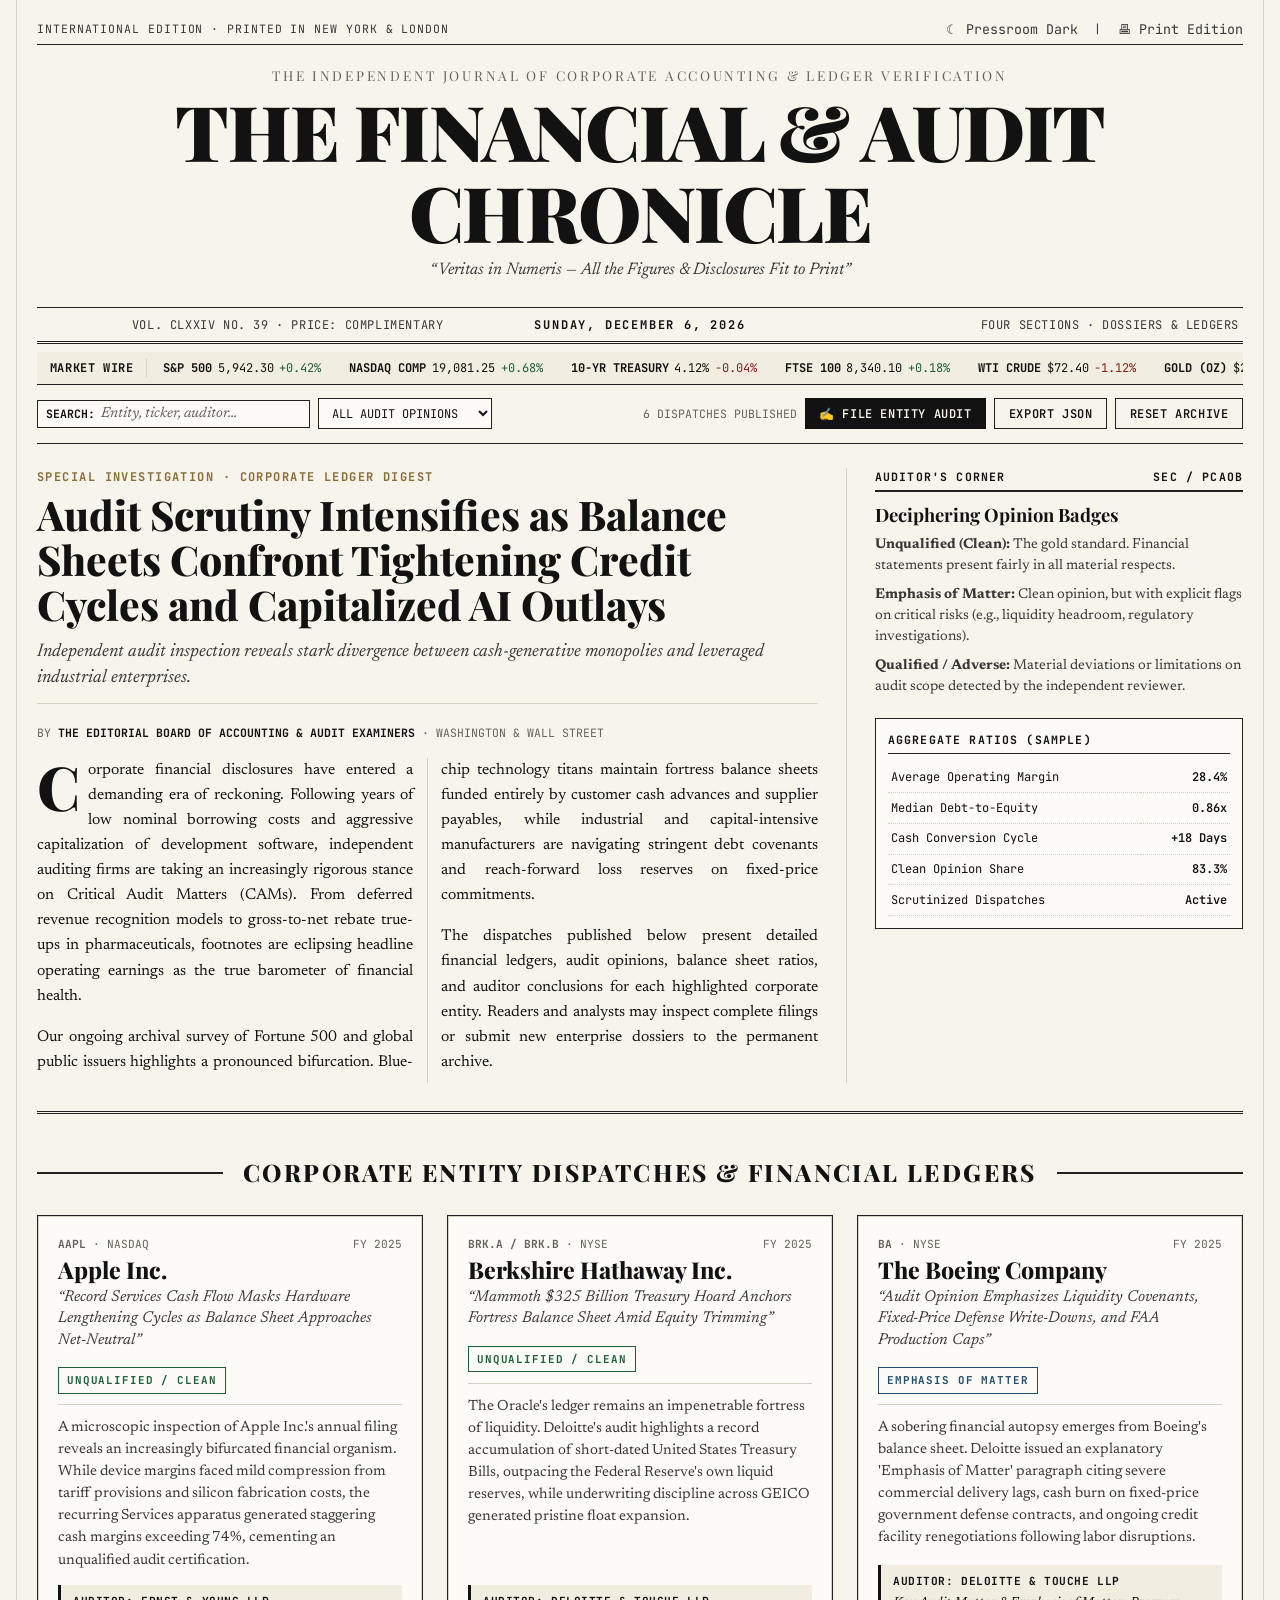
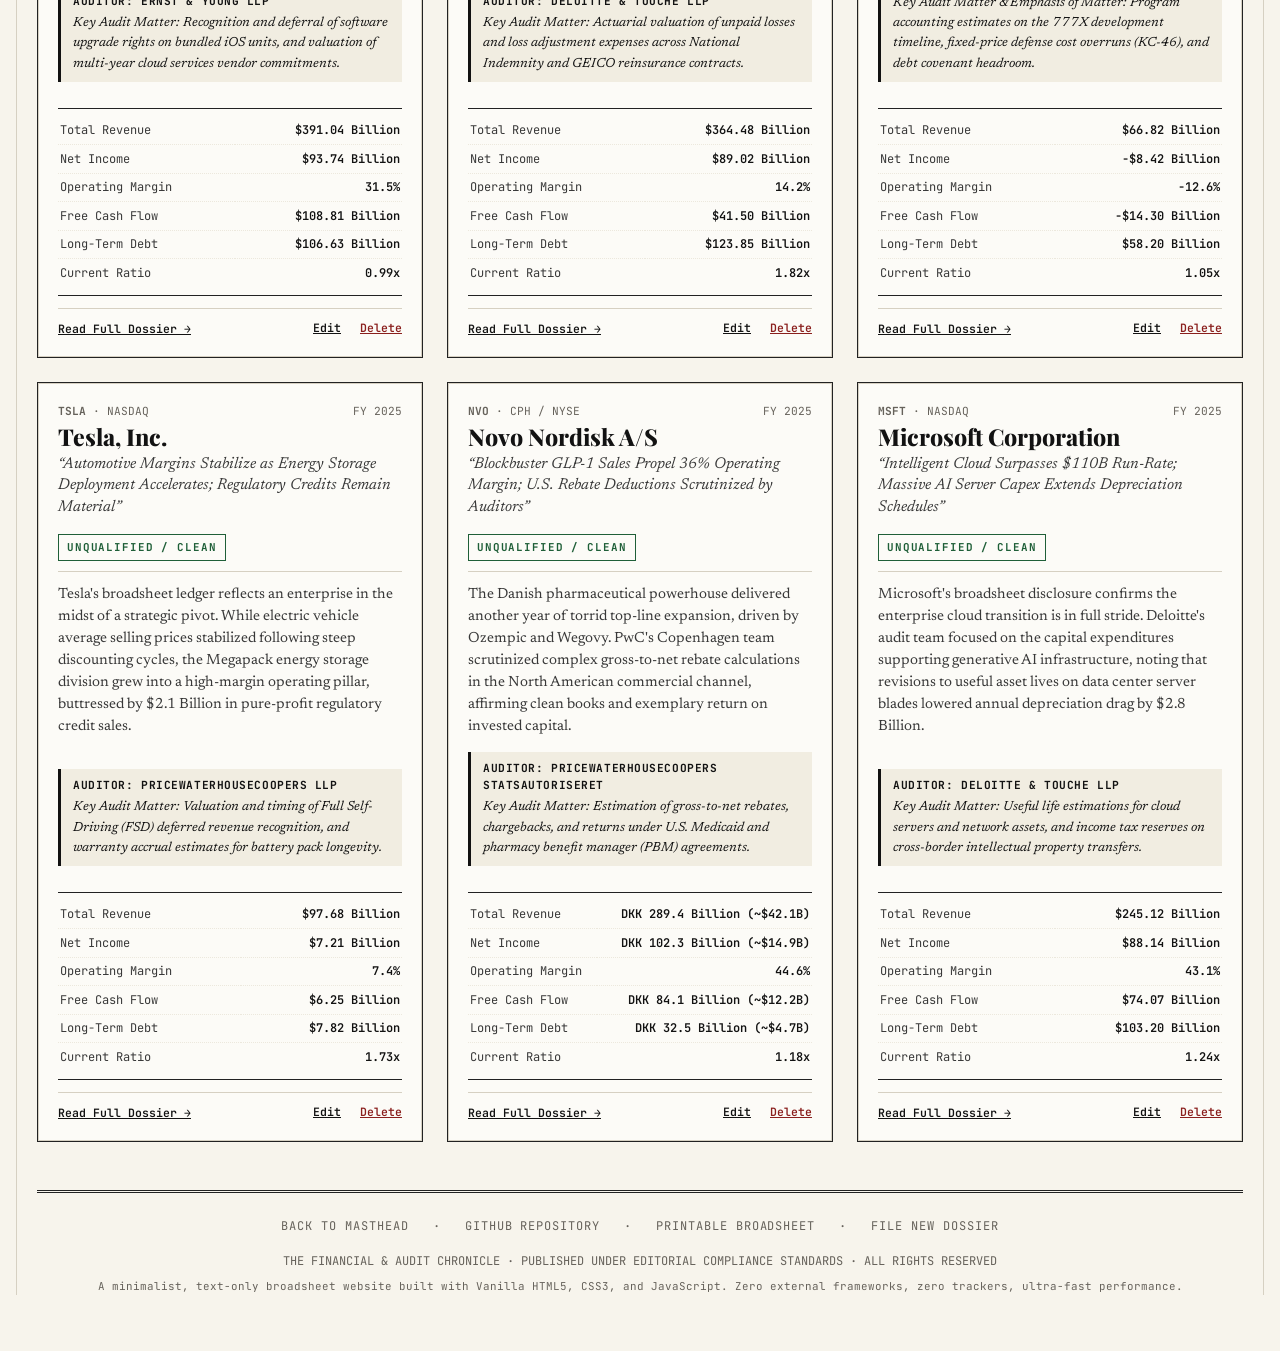
==== index.html @ 47122aa0 "feat: initial commit for The Financial & Audit Chronicle broadsheet publication" ====
<!DOCTYPE html>
<html lang="en">
<head>
  <meta charset="UTF-8">
  <meta name="viewport" content="width=device-width, initial-scale=1.0">
  <title>The Financial & Audit Chronicle — Corporate Financial Dossiers</title>
  <meta name="description" content="A minimalist, broadsheet-style newspaper dedicated to independent financial reviews and audit dossiers of major global entities.">
  <meta name="keywords" content="financial audit, corporate accounting, balance sheet, 10-K analysis, broadsheet newspaper, auditor opinions">
  <link rel="stylesheet" href="css/newspaper.css">
</head>
<body>

  <div class="broadsheet-wrapper">

    <!-- Top Masthead Metadata -->
    <header class="masthead">
      <div class="masthead-topbar">
        <div>INTERNATIONAL EDITION · PRINTED IN NEW YORK &amp; LONDON</div>
        <div style="display: flex; gap: 1rem; align-items: center;">
          <button id="theme-toggle" type="button">☾ Pressroom Dark</button>
          <span>|</span>
          <button id="btn-print" type="button">🖶 Print Edition</button>
        </div>
      </div>

      <div class="masthead-title-container">
        <div class="masthead-edition">The Independent Journal of Corporate Accounting &amp; Ledger Verification</div>
        <h1 class="masthead-title">The Financial &amp; Audit Chronicle</h1>
        <div class="masthead-motto">“Veritas in Numeris — All the Figures &amp; Disclosures Fit to Print”</div>
      </div>

      <div class="masthead-subbar">
        <div class="col-left">VOL. CLXXIV NO. 39 · PRICE: COMPLIMENTARY</div>
        <div class="col-center" id="newspaper-date">FRIDAY, SEPTEMBER 12, 2026</div>
        <div class="col-right">FOUR SECTIONS · DOSSIERS &amp; LEDGERS</div>
      </div>
    </header>

    <!-- Financial Market & Ledger Ticker -->
    <div class="ticker-bar" aria-label="Financial Market Indices">
      <div class="ticker-label">MARKET WIRE</div>
      <div class="ticker-scroll">
        <span class="ticker-item"><strong>S&amp;P 500</strong> 5,942.30 <span class="val-pos">+0.42%</span></span>
        <span class="ticker-item"><strong>NASDAQ COMP</strong> 19,081.25 <span class="val-pos">+0.68%</span></span>
        <span class="ticker-item"><strong>10-YR TREASURY</strong> 4.12% <span class="val-neg">-0.04%</span></span>
        <span class="ticker-item"><strong>FTSE 100</strong> 8,340.10 <span class="val-pos">+0.18%</span></span>
        <span class="ticker-item"><strong>WTI CRUDE</strong> $72.40 <span class="val-neg">-1.12%</span></span>
        <span class="ticker-item"><strong>GOLD (OZ)</strong> $2,735.80 <span class="val-pos">+0.55%</span></span>
        <span class="ticker-item"><strong>VIX VOLATILITY</strong> 14.20 <span class="val-neg">-3.20%</span></span>
        <span class="ticker-item"><strong>AUDIT RISK INDEX</strong> 102.4 <span class="val-pos">+0.10%</span></span>
        <!-- Duplicated for seamless loop -->
        <span class="ticker-item"><strong>S&amp;P 500</strong> 5,942.30 <span class="val-pos">+0.42%</span></span>
        <span class="ticker-item"><strong>NASDAQ COMP</strong> 19,081.25 <span class="val-pos">+0.68%</span></span>
        <span class="ticker-item"><strong>10-YR TREASURY</strong> 4.12% <span class="val-neg">-0.04%</span></span>
      </div>
    </div>

    <!-- Editorial Control Bar / Filter & Dispatch Actions -->
    <div class="editorial-toolbar">
      <div class="toolbar-group">
        <div class="search-box">
          <label for="search-input" style="font-family: var(--font-mono); font-size: 0.72rem; margin-right: 0.35rem; font-weight: 700;">SEARCH:</label>
          <input type="search" id="search-input" placeholder="Entity, ticker, auditor..." autocomplete="off">
        </div>

        <select id="opinion-filter" class="filter-select" aria-label="Filter by Audit Opinion">
          <option value="ALL">All Audit Opinions</option>
          <option value="Unqualified">Unqualified (Clean)</option>
          <option value="Emphasis of Matter">Emphasis of Matter</option>
          <option value="Qualified">Qualified</option>
          <option value="Adverse">Adverse</option>
        </select>
      </div>

      <div class="toolbar-group">
        <span id="entity-count" style="font-family: var(--font-mono); font-size: 0.72rem; color: var(--ink-muted); text-transform: uppercase;">
          6 Dispatches Published
        </span>
        <button id="btn-new-dispatch" class="news-button" type="button">
          ✍ File Entity Audit
        </button>
        <button id="btn-export" class="news-button secondary" type="button" title="Download data as JSON">
          Export JSON
        </button>
        <button id="btn-reset" class="news-button secondary" type="button" title="Restore default sample entries">
          Reset Archive
        </button>
      </div>
    </div>

    <!-- Broadsheet Lead Section / Editorial Dispatch -->
    <section class="front-page-lead">
      <div class="lead-article">
        <div class="kicker">SPECIAL INVESTIGATION · CORPORATE LEDGER DIGEST</div>
        <h2 class="lead-headline">Audit Scrutiny Intensifies as Balance Sheets Confront Tightening Credit Cycles and Capitalized AI Outlays</h2>
        <div class="lead-deck">Independent audit inspection reveals stark divergence between cash-generative monopolies and leveraged industrial enterprises.</div>
        <div class="byline">BY <strong>THE EDITORIAL BOARD OF ACCOUNTING &amp; AUDIT EXAMINERS</strong> · WASHINGTON &amp; WALL STREET</div>
        
        <div class="lead-columns">
          <p class="lead-para">Corporate financial disclosures have entered a demanding era of reckoning. Following years of low nominal borrowing costs and aggressive capitalization of development software, independent auditing firms are taking an increasingly rigorous stance on Critical Audit Matters (CAMs). From deferred revenue recognition models to gross-to-net rebate true-ups in pharmaceuticals, footnotes are eclipsing headline operating earnings as the true barometer of financial health.</p>
          <p>Our ongoing archival survey of Fortune 500 and global public issuers highlights a pronounced bifurcation. Blue-chip technology titans maintain fortress balance sheets funded entirely by customer cash advances and supplier payables, while industrial and capital-intensive manufacturers are navigating stringent debt covenants and reach-forward loss reserves on fixed-price commitments.</p>
          <p>The dispatches published below present detailed financial ledgers, audit opinions, balance sheet ratios, and auditor conclusions for each highlighted corporate entity. Readers and analysts may inspect complete filings or submit new enterprise dossiers to the permanent archive.</p>
        </div>
      </div>

      <aside class="editorial-column">
        <div>
          <div class="section-tag">
            <span>AUDITOR'S CORNER</span>
            <span>SEC / PCAOB</span>
          </div>
          <div class="opinion-digest">
            <h4>Deciphering Opinion Badges</h4>
            <p style="margin-bottom: 0.5rem;">
              <strong>Unqualified (Clean):</strong> The gold standard. Financial statements present fairly in all material respects.
            </p>
            <p style="margin-bottom: 0.5rem;">
              <strong>Emphasis of Matter:</strong> Clean opinion, but with explicit flags on critical risks (e.g., liquidity headroom, regulatory investigations).
            </p>
            <p>
              <strong>Qualified / Adverse:</strong> Material deviations or limitations on audit scope detected by the independent reviewer.
            </p>
          </div>
        </div>

        <div class="stats-card">
          <div class="section-tag" style="border-bottom: 1px solid var(--rule-color); margin-bottom: 0.5rem;">
            <span>AGGREGATE RATIOS (SAMPLE)</span>
          </div>
          <table>
            <tbody>
              <tr>
                <td>Average Operating Margin</td>
                <td>28.4%</td>
              </tr>
              <tr>
                <td>Median Debt-to-Equity</td>
                <td>0.86x</td>
              </tr>
              <tr>
                <td>Cash Conversion Cycle</td>
                <td>+18 Days</td>
              </tr>
              <tr>
                <td>Clean Opinion Share</td>
                <td>83.3%</td>
              </tr>
              <tr>
                <td>Scrutinized Dispatches</td>
                <td>Active</td>
              </tr>
            </tbody>
          </table>
        </div>
      </aside>
    </section>

    <!-- SECTION TITLE: ENTITY CARDS -->
    <div class="section-masthead">
      <h2>Corporate Entity Dispatches &amp; Financial Ledgers</h2>
    </div>

    <!-- MAIN ENTITY CARDS GRID -->
    <main id="entities-grid" class="entities-grid" aria-label="Corporate Entity Cards">
      <!-- Injected dynamically by app.js -->
    </main>

    <!-- Broadsheet Footer -->
    <footer class="broadsheet-footer">
      <div class="footer-nav">
        <a href="#top">Back to Masthead</a>
        <span>·</span>
        <a href="https://github.com/gitmaster-max/financial-gazette" target="_blank" rel="noopener">GitHub Repository</a>
        <span>·</span>
        <a href="javascript:void(0)" onclick="window.print()">Printable Broadsheet</a>
        <span>·</span>
        <a href="javascript:void(0)" onclick="document.getElementById('btn-new-dispatch').click()">File New Dossier</a>
      </div>
      <p>THE FINANCIAL &amp; AUDIT CHRONICLE · PUBLISHED UNDER EDITORIAL COMPLIANCE STANDARDS · ALL RIGHTS RESERVED</p>
      <p style="font-size: 0.68rem; color: var(--ink-muted);">
        A minimalist, text-only broadsheet website built with Vanilla HTML5, CSS3, and JavaScript. Zero external frameworks, zero trackers, ultra-fast performance.
      </p>
    </footer>

  </div>

  <!-- MODAL: FILE / EDIT CORPORATE AUDIT DISPATCH -->
  <div id="dispatch-modal" class="modal-overlay" role="dialog" aria-modal="true" aria-labelledby="dispatch-modal-title">
    <div class="modal-content">
      <div class="modal-header">
        <div>
          <h3 id="dispatch-modal-title" class="modal-title">File New Corporate Audit Dispatch</h3>
          <div class="modal-subtitle">Publish a company financial &amp; audit review into the gazette ledger</div>
        </div>
        <button id="close-dispatch-modal" class="modal-close" type="button" aria-label="Close modal">&times;</button>
      </div>

      <form id="dispatch-form">
        <input type="hidden" id="form-mode" value="create">
        <input type="hidden" id="edit-id" value="">

        <div class="form-grid">
          <div class="form-group">
            <label for="input-name">Entity / Company Name *</label>
            <input type="text" id="input-name" required placeholder="e.g. Alphabet Inc.">
          </div>

          <div class="form-group">
            <label for="input-ticker">Ticker &amp; Exchange *</label>
            <input type="text" id="input-ticker" required placeholder="e.g. GOOGL (NASDAQ)">
          </div>

          <div class="form-group">
            <label for="input-exchange">Exchange / Market</label>
            <input type="text" id="input-exchange" placeholder="e.g. NASDAQ / NYSE / LSE">
          </div>

          <div class="form-group">
            <label for="input-sector">Industry Sector</label>
            <input type="text" id="input-sector" placeholder="e.g. Internet Technology &amp; Search">
          </div>

          <div class="form-group">
            <label for="input-dateline">Dateline Location</label>
            <input type="text" id="input-dateline" placeholder="e.g. MOUNTAIN VIEW, CALIF.">
          </div>

          <div class="form-group">
            <label for="input-fiscal-year">Fiscal Year / Period</label>
            <input type="text" id="input-fiscal-year" placeholder="e.g. FY 2025">
          </div>

          <div class="form-group">
            <label for="input-auditor">Independent Auditor Firm</label>
            <input type="text" id="input-auditor" placeholder="e.g. Ernst &amp; Young LLP">
          </div>

          <div class="form-group">
            <label for="input-opinion">Auditor Opinion *</label>
            <select id="input-opinion" required>
              <option value="Unqualified / Clean">Unqualified / Clean Opinion</option>
              <option value="Emphasis of Matter">Emphasis of Matter</option>
              <option value="Qualified">Qualified Opinion</option>
              <option value="Adverse">Adverse Opinion</option>
            </select>
          </div>

          <div class="form-group form-full">
            <label for="input-headline">Editorial Headline *</label>
            <input type="text" id="input-headline" required placeholder="e.g. Cloud Operating Profit Surge Masks Ongoing Antitrust Litigation Reserves">
          </div>

          <div class="form-group form-full">
            <label for="input-lead">Editorial Lead Paragraph *</label>
            <textarea id="input-lead" required placeholder="Opening broadsheet summary of the company's financial status, operating trends, and audit findings..."></textarea>
          </div>

          <!-- FINANCIAL LEDGER HIGHLIGHTS -->
          <div class="form-full">
            <fieldset class="form-fieldset">
              <legend>Verified Financial Ledger Figures</legend>
              <div class="form-grid" style="margin-top: 0.5rem;">
                <div class="form-group">
                  <label for="input-rev">Total Net Revenue</label>
                  <input type="text" id="input-rev" placeholder="e.g. $307.4 Billion">
                </div>
                <div class="form-group">
                  <label for="input-net-income">Net Income (GAAP)</label>
                  <input type="text" id="input-net-income" placeholder="e.g. $73.8 Billion">
                </div>
                <div class="form-group">
                  <label for="input-op-margin">Operating Margin (%)</label>
                  <input type="text" id="input-op-margin" placeholder="e.g. 29.5%">
                </div>
                <div class="form-group">
                  <label for="input-fcf">Free Cash Flow</label>
                  <input type="text" id="input-fcf" placeholder="e.g. $69.5 Billion">
                </div>
                <div class="form-group">
                  <label for="input-debt">Long-Term Debt</label>
                  <input type="text" id="input-debt" placeholder="e.g. $28.1 Billion">
                </div>
                <div class="form-group">
                  <label for="input-current-ratio">Current Ratio</label>
                  <input type="text" id="input-current-ratio" placeholder="e.g. 2.15x">
                </div>
              </div>
            </fieldset>
          </div>

          <div class="form-group form-full">
            <label for="input-audit-focus">Key Audit Focus / KAM (Summary Box)</label>
            <input type="text" id="input-audit-focus" placeholder="e.g. Key Audit Matter: Amortization of data center equipment lives and contingent regulatory penalties.">
          </div>

          <div class="form-group form-full">
            <label for="input-full-notes">In-Depth Audit Notes &amp; Disclosures (Markdown Supported)</label>
            <textarea id="input-full-notes" style="min-height: 140px;" placeholder="Write detailed notes for the full dossier reader. Use '### Section Title' for subheaders..."></textarea>
          </div>

          <div class="form-group form-full">
            <label for="input-auditor-conclusion">Auditor Engagement Sign-Off Statement</label>
            <input type="text" id="input-auditor-conclusion" placeholder="e.g. In our opinion, the consolidated financial statements present fairly, in all material respects...">
          </div>
        </div>

        <div class="form-actions">
          <button type="button" id="btn-cancel-dispatch" class="news-button secondary">Cancel</button>
          <button type="submit" class="news-button">Publish Dispatch to Gazette</button>
        </div>
      </form>
    </div>
  </div>

  <!-- MODAL: FULL DOSSIER READER -->
  <div id="dossier-modal" class="modal-overlay" role="dialog" aria-modal="true" aria-labelledby="dossier-headline">
    <div class="modal-content">
      <div class="modal-header" style="border-bottom: none; margin-bottom: 0.5rem; justify-content: flex-end;">
        <button id="close-dossier-modal" class="modal-close" type="button" aria-label="Close dossier">&times;</button>
      </div>
      <div id="dossier-content">
        <!-- Injected dynamically by app.js -->
      </div>
    </div>
  </div>

  <!-- SCRIPTS -->
  <script src="js/data.js"></script>
  <script src="js/app.js"></script>
</body>
</html>
---- css/newspaper.css ----
/* ==========================================================================
   THE FINANCIAL & AUDIT CHRONICLE - NEWSPAPER DESIGN SYSTEM
   A clean, minimalist, text-only broadsheet typography and layout
   ========================================================================== */

@import url('https://fonts.googleapis.com/css2?family=Chomsky&family=EB+Garamond:ital,wght@0,400..800;1,400..800&family=JetBrains+Mono:wght@400;500;600;700&family=Newsreader:ital,opsz,wght@0,6..72,300..800;1,6..72,300..800&family=Playfair+Display:ital,wght@0,400..900;1,400..900&display=swap');

:root {
  /* Classic Newsprint Palette */
  --paper-bg: #f7f4ec;
  --paper-tint: #f1ede1;
  --paper-card: #fcfbf7;
  --ink-primary: #121212;
  --ink-secondary: #383838;
  --ink-muted: #66625b;
  --rule-color: #222222;
  --rule-light: #d6d0c2;
  --rule-hairline: #e3decfa6;
  --accent-gold: #8c6d37;
  --stamp-clean: #1f5f38;
  --stamp-warn: #8f5200;
  --stamp-danger: #8a1f1d;
  --stamp-info: #234d70;

  /* Typography */
  --font-masthead: 'Chomsky', 'Playfair Display', Georgia, serif;
  --font-headline: 'Playfair Display', Georgia, serif;
  --font-body: 'Newsreader', 'EB Garamond', Georgia, serif;
  --font-meta: 'Newsreader', Georgia, serif;
  --font-mono: 'JetBrains Mono', 'Courier New', monospace;

  --border-double: 3px double var(--rule-color);
  --border-heavy: 2px solid var(--rule-color);
  --border-thin: 1px solid var(--rule-color);
  --border-hairline: 1px solid var(--rule-light);

  --max-width: 1380px;
}

[data-theme="dark"] {
  --paper-bg: #141517;
  --paper-tint: #1c1e22;
  --paper-card: #18191c;
  --ink-primary: #e6e3da;
  --ink-secondary: #b8b3a5;
  --ink-muted: #858175;
  --rule-color: #e6e3da;
  --rule-light: #33363d;
  --rule-hairline: #272a30;
  --accent-gold: #c2a05d;
  --stamp-clean: #3cb86e;
  --stamp-warn: #e09424;
  --stamp-danger: #e65552;
  --stamp-info: #5da8e3;
}

/* Reset & Base Setup */
*, *::before, *::after {
  box-sizing: border-box;
  margin: 0;
  padding: 0;
}

html {
  font-size: 16px;
  scroll-behavior: smooth;
  background-color: var(--paper-bg);
  color: var(--ink-primary);
  text-rendering: optimizeLegibility;
  -webkit-font-smoothing: antialiased;
}

body {
  font-family: var(--font-body);
  line-height: 1.55;
  min-height: 100vh;
  padding: 0 1rem 3rem 1rem;
  background-color: var(--paper-bg);
  transition: background-color 0.25s ease, color 0.25s ease;
}

/* Broadsheet Container */
.broadsheet-wrapper {
  max-width: var(--max-width);
  margin: 0 auto;
  border-left: 1px solid var(--rule-light);
  border-right: 1px solid var(--rule-light);
  padding: 0 1.25rem;
  background-color: var(--paper-bg);
}

/* Header Masthead */
.masthead {
  padding-top: 1.25rem;
  padding-bottom: 0.5rem;
  text-align: center;
}

.masthead-topbar {
  display: flex;
  justify-content: space-between;
  align-items: center;
  font-family: var(--font-mono);
  font-size: 0.72rem;
  text-transform: uppercase;
  letter-spacing: 0.08em;
  padding-bottom: 0.4rem;
  border-bottom: var(--border-thin);
  color: var(--ink-secondary);
}

.masthead-topbar a, .masthead-topbar button {
  color: inherit;
  text-decoration: none;
  background: none;
  border: none;
  cursor: pointer;
  font-family: inherit;
}

.masthead-topbar button:hover {
  text-decoration: underline;
}

.masthead-title-container {
  padding: 1.25rem 0 0.75rem 0;
  position: relative;
}

.masthead-edition {
  font-family: var(--font-headline);
  font-size: 0.85rem;
  letter-spacing: 0.2em;
  text-transform: uppercase;
  color: var(--ink-muted);
  margin-bottom: 0.25rem;
}

.masthead-title {
  font-family: var(--font-headline);
  font-size: clamp(2.4rem, 6vw, 4.8rem);
  font-weight: 900;
  letter-spacing: -0.02em;
  line-height: 1.05;
  text-transform: uppercase;
  margin: 0;
  color: var(--ink-primary);
}

.masthead-motto {
  font-family: var(--font-body);
  font-style: italic;
  font-size: 1.05rem;
  color: var(--ink-secondary);
  margin-top: 0.35rem;
}

.masthead-subbar {
  display: grid;
  grid-template-columns: 1fr auto 1fr;
  align-items: center;
  border-top: var(--border-thin);
  border-bottom: var(--border-double);
  padding: 0.45rem 0.25rem;
  margin-top: 0.75rem;
  font-family: var(--font-mono);
  font-size: 0.75rem;
  text-transform: uppercase;
  letter-spacing: 0.05em;
  color: var(--ink-secondary);
}

.masthead-subbar .col-center {
  font-weight: 700;
  color: var(--ink-primary);
  letter-spacing: 0.15em;
}

.masthead-subbar .col-right {
  text-align: right;
}

/* Market & Audit Ticker Bar */
.ticker-bar {
  display: flex;
  align-items: center;
  border-bottom: var(--border-thin);
  padding: 0.4rem 0;
  font-family: var(--font-mono);
  font-size: 0.75rem;
  overflow: hidden;
  background-color: var(--paper-tint);
}

.ticker-label {
  font-weight: 700;
  text-transform: uppercase;
  padding: 0 0.8rem;
  border-right: 1px solid var(--rule-light);
  white-space: nowrap;
  letter-spacing: 0.05em;
}

.ticker-scroll {
  display: flex;
  gap: 1.75rem;
  white-space: nowrap;
  animation: ticker-slide 35s linear infinite;
  padding-left: 1rem;
}

.ticker-item {
  display: inline-flex;
  gap: 0.35rem;
}

.ticker-item .val-pos {
  color: var(--stamp-clean);
}
.ticker-item .val-neg {
  color: var(--stamp-danger);
}

@keyframes ticker-slide {
  0% { transform: translateX(0); }
  100% { transform: translateX(-50%); }
}

/* Editorial Controls / Toolbar */
.editorial-toolbar {
  display: flex;
  flex-wrap: wrap;
  justify-content: space-between;
  align-items: center;
  gap: 0.75rem;
  padding: 0.85rem 0;
  border-bottom: var(--border-thin);
  margin-bottom: 1.5rem;
}

.toolbar-group {
  display: flex;
  flex-wrap: wrap;
  align-items: center;
  gap: 0.5rem;
}

.search-box {
  display: flex;
  align-items: center;
  border: var(--border-thin);
  background-color: var(--paper-card);
  padding: 0.25rem 0.5rem;
}

.search-box input {
  font-family: var(--font-body);
  font-size: 0.9rem;
  background: transparent;
  border: none;
  color: var(--ink-primary);
  outline: none;
  width: 200px;
}

.search-box input::placeholder {
  color: var(--ink-muted);
  font-style: italic;
}

.filter-select {
  font-family: var(--font-mono);
  font-size: 0.75rem;
  text-transform: uppercase;
  background-color: var(--paper-card);
  border: var(--border-thin);
  color: var(--ink-primary);
  padding: 0.35rem 0.6rem;
  cursor: pointer;
  outline: none;
}

.news-button {
  font-family: var(--font-mono);
  font-size: 0.75rem;
  text-transform: uppercase;
  letter-spacing: 0.05em;
  font-weight: 600;
  background-color: var(--ink-primary);
  color: var(--paper-bg);
  border: 1px solid var(--ink-primary);
  padding: 0.4rem 0.85rem;
  cursor: pointer;
  display: inline-flex;
  align-items: center;
  gap: 0.4rem;
  transition: all 0.15s ease;
}

.news-button:hover {
  background-color: var(--paper-card);
  color: var(--ink-primary);
}

.news-button.secondary {
  background-color: transparent;
  color: var(--ink-primary);
  border: var(--border-thin);
}

.news-button.secondary:hover {
  background-color: var(--paper-tint);
}

/* Front Page Banner */
.front-page-lead {
  display: grid;
  grid-template-columns: 2.2fr 1fr;
  gap: 1.75rem;
  border-bottom: var(--border-double);
  padding-bottom: 1.75rem;
  margin-bottom: 2rem;
}

@media (max-width: 900px) {
  .front-page-lead {
    grid-template-columns: 1fr;
  }
}

.lead-article {
  border-right: 1px solid var(--rule-light);
  padding-right: 1.75rem;
}

@media (max-width: 900px) {
  .lead-article {
    border-right: none;
    padding-right: 0;
  }
}

.kicker {
  font-family: var(--font-mono);
  font-size: 0.75rem;
  letter-spacing: 0.12em;
  text-transform: uppercase;
  color: var(--accent-gold);
  font-weight: 700;
  margin-bottom: 0.35rem;
}

.lead-headline {
  font-family: var(--font-headline);
  font-size: clamp(1.8rem, 3.2vw, 2.75rem);
  line-height: 1.1;
  font-weight: 800;
  margin-bottom: 0.75rem;
  color: var(--ink-primary);
}

.lead-deck {
  font-family: var(--font-body);
  font-size: 1.15rem;
  line-height: 1.4;
  font-style: italic;
  color: var(--ink-secondary);
  margin-bottom: 1.25rem;
  border-bottom: 1px solid var(--rule-light);
  padding-bottom: 0.75rem;
}

.byline {
  font-family: var(--font-mono);
  font-size: 0.72rem;
  text-transform: uppercase;
  color: var(--ink-muted);
  margin-bottom: 1rem;
}

.byline strong {
  color: var(--ink-primary);
}

.lead-columns {
  column-count: 2;
  column-gap: 1.75rem;
  column-rule: 1px solid var(--rule-light);
  text-align: justify;
}

@media (max-width: 600px) {
  .lead-columns {
    column-count: 1;
    text-align: left;
  }
}

.lead-columns p {
  margin-bottom: 1rem;
  font-size: 0.98rem;
  line-height: 1.6;
}

.lead-columns p.lead-para::first-letter {
  float: left;
  font-family: var(--font-headline);
  font-size: 3.8rem;
  line-height: 0.8;
  padding-top: 4px;
  padding-right: 8px;
  padding-bottom: 0;
  color: var(--ink-primary);
  font-weight: 800;
}

/* Sidebar Editorial Column */
.editorial-column {
  display: flex;
  flex-direction: column;
  gap: 1.25rem;
}

.section-tag {
  font-family: var(--font-mono);
  font-size: 0.72rem;
  font-weight: 700;
  letter-spacing: 0.1em;
  text-transform: uppercase;
  border-bottom: var(--border-heavy);
  padding-bottom: 0.25rem;
  margin-bottom: 0.6rem;
  display: flex;
  justify-content: space-between;
  align-items: baseline;
}

.opinion-digest {
  font-size: 0.88rem;
  line-height: 1.5;
  color: var(--ink-secondary);
}

.opinion-digest h4 {
  font-family: var(--font-headline);
  font-size: 1.15rem;
  color: var(--ink-primary);
  margin-bottom: 0.35rem;
}

.stats-card {
  border: var(--border-thin);
  padding: 0.75rem;
  background-color: var(--paper-card);
}

.stats-card table {
  width: 100%;
  border-collapse: collapse;
  font-family: var(--font-mono);
  font-size: 0.75rem;
}

.stats-card td {
  padding: 0.35rem 0.2rem;
  border-bottom: 1px dotted var(--rule-light);
}

.stats-card td:last-child {
  text-align: right;
  font-weight: 600;
}

/* ENTITY AUDIT CARDS GRID */
.section-masthead {
  text-align: center;
  position: relative;
  margin: 2.5rem 0 1.5rem 0;
}

.section-masthead::before {
  content: "";
  position: absolute;
  top: 50%;
  left: 0;
  right: 0;
  border-top: var(--border-heavy);
  z-index: 1;
}

.section-masthead h2 {
  position: relative;
  display: inline-block;
  background-color: var(--paper-bg);
  padding: 0 1.25rem;
  font-family: var(--font-headline);
  font-size: 1.5rem;
  text-transform: uppercase;
  letter-spacing: 0.1em;
  z-index: 2;
  font-weight: 800;
}

.entities-grid {
  display: grid;
  grid-template-columns: repeat(auto-fill, minmax(380px, 1fr));
  gap: 1.5rem;
  margin-bottom: 3rem;
}

@media (max-width: 480px) {
  .entities-grid {
    grid-template-columns: 1fr;
  }
}

/* Individual Entity Card */
.entity-card {
  border: var(--border-thin);
  background-color: var(--paper-card);
  padding: 1.25rem;
  display: flex;
  flex-direction: column;
  position: relative;
  box-shadow: inset 0 0 0 1px var(--rule-light);
  transition: transform 0.15s ease, box-shadow 0.15s ease;
}

.entity-card:hover {
  box-shadow: 0 4px 12px rgba(0, 0, 0, 0.05), inset 0 0 0 1px var(--rule-color);
}

.entity-header {
  border-bottom: 1px solid var(--rule-light);
  padding-bottom: 0.65rem;
  margin-bottom: 0.75rem;
}

.entity-meta {
  display: flex;
  justify-content: space-between;
  align-items: center;
  font-family: var(--font-mono);
  font-size: 0.7rem;
  text-transform: uppercase;
  color: var(--ink-muted);
  margin-bottom: 0.25rem;
}

.entity-name {
  font-family: var(--font-headline);
  font-size: 1.45rem;
  font-weight: 800;
  line-height: 1.15;
  color: var(--ink-primary);
  margin: 0.2rem 0;
}

.entity-headline {
  font-family: var(--font-body);
  font-style: italic;
  font-size: 0.98rem;
  line-height: 1.35;
  color: var(--ink-secondary);
}

/* Audit Opinion Stamp */
.audit-badge {
  display: inline-block;
  font-family: var(--font-mono);
  font-size: 0.68rem;
  font-weight: 700;
  letter-spacing: 0.08em;
  text-transform: uppercase;
  padding: 0.25rem 0.5rem;
  border: 1.5px solid currentColor;
  margin-top: 0.5rem;
}

.badge-unqualified {
  color: var(--stamp-clean);
  border-color: var(--stamp-clean);
}

.badge-qualified {
  color: var(--stamp-warn);
  border-color: var(--stamp-warn);
}

.badge-emphasis {
  color: var(--stamp-info);
  border-color: var(--stamp-info);
}

.badge-adverse {
  color: var(--stamp-danger);
  border-color: var(--stamp-danger);
}

/* Financial Ledger Table inside Card */
.ledger-table-wrap {
  margin: 0.75rem 0;
  border-top: var(--border-thin);
  border-bottom: var(--border-thin);
  padding: 0.5rem 0;
}

.ledger-table {
  width: 100%;
  border-collapse: collapse;
  font-family: var(--font-mono);
  font-size: 0.75rem;
  font-variant-numeric: tabular-nums;
}

.ledger-table tr {
  border-bottom: 1px dotted var(--rule-hairline);
}

.ledger-table tr:last-child {
  border-bottom: none;
}

.ledger-table td {
  padding: 0.28rem 0.15rem;
  color: var(--ink-secondary);
}

.ledger-table td:last-child {
  text-align: right;
  font-weight: 600;
  color: var(--ink-primary);
}

/* Card Narrative & Audit Findings */
.card-narrative {
  font-size: 0.92rem;
  line-height: 1.5;
  color: var(--ink-secondary);
  margin-bottom: 0.85rem;
  flex-grow: 1;
}

.audit-focus-box {
  background-color: var(--paper-tint);
  border-left: 3px solid var(--ink-primary);
  padding: 0.5rem 0.75rem;
  font-size: 0.82rem;
  font-style: italic;
  margin-bottom: 0.85rem;
}

.audit-focus-box strong {
  font-style: normal;
  font-family: var(--font-mono);
  font-size: 0.7rem;
  text-transform: uppercase;
  display: block;
  letter-spacing: 0.05em;
  margin-bottom: 0.15rem;
  color: var(--ink-primary);
}

.card-actions {
  display: flex;
  justify-content: space-between;
  align-items: center;
  border-top: 1px solid var(--rule-light);
  padding-top: 0.65rem;
  margin-top: auto;
  font-family: var(--font-mono);
  font-size: 0.72rem;
}

.card-actions a, .card-actions button {
  background: none;
  border: none;
  color: var(--ink-primary);
  text-decoration: underline;
  cursor: pointer;
  font-family: inherit;
  font-size: inherit;
  font-weight: 600;
}

.card-actions a:hover, .card-actions button:hover {
  color: var(--accent-gold);
}

/* Modal Dialogs (Compose Dispatch & Dossier Reader) */
.modal-overlay {
  position: fixed;
  top: 0;
  left: 0;
  right: 0;
  bottom: 0;
  background-color: rgba(18, 18, 18, 0.75);
  backdrop-filter: blur(2px);
  display: flex;
  align-items: center;
  justify-content: center;
  padding: 1.5rem;
  z-index: 1000;
  opacity: 0;
  visibility: hidden;
  transition: opacity 0.2s ease, visibility 0.2s ease;
}

.modal-overlay.active {
  opacity: 1;
  visibility: visible;
}

.modal-content {
  background-color: var(--paper-bg);
  border: var(--border-double);
  width: 100%;
  max-width: 860px;
  max-height: 90vh;
  overflow-y: auto;
  padding: 2rem;
  box-shadow: 0 12px 36px rgba(0, 0, 0, 0.25);
  position: relative;
}

.modal-header {
  border-bottom: var(--border-heavy);
  padding-bottom: 0.75rem;
  margin-bottom: 1.25rem;
  display: flex;
  justify-content: space-between;
  align-items: flex-start;
}

.modal-title {
  font-family: var(--font-headline);
  font-size: 1.75rem;
  font-weight: 800;
  text-transform: uppercase;
  letter-spacing: -0.01em;
}

.modal-subtitle {
  font-family: var(--font-mono);
  font-size: 0.75rem;
  color: var(--ink-muted);
  text-transform: uppercase;
  letter-spacing: 0.08em;
  margin-top: 0.25rem;
}

.modal-close {
  background: none;
  border: var(--border-thin);
  font-family: var(--font-mono);
  font-size: 1rem;
  line-height: 1;
  width: 2rem;
  height: 2rem;
  cursor: pointer;
  color: var(--ink-primary);
  display: flex;
  align-items: center;
  justify-content: center;
}

.modal-close:hover {
  background-color: var(--ink-primary);
  color: var(--paper-bg);
}

/* Form Styles */
.form-grid {
  display: grid;
  grid-template-columns: repeat(2, 1fr);
  gap: 1rem;
}

@media (max-width: 650px) {
  .form-grid {
    grid-template-columns: 1fr;
  }
}

.form-full {
  grid-column: 1 / -1;
}

.form-group {
  display: flex;
  flex-direction: column;
  gap: 0.3rem;
}

.form-group label {
  font-family: var(--font-mono);
  font-size: 0.72rem;
  text-transform: uppercase;
  letter-spacing: 0.05em;
  font-weight: 600;
  color: var(--ink-secondary);
}

.form-group input,
.form-group select,
.form-group textarea {
  font-family: var(--font-body);
  font-size: 0.95rem;
  background-color: var(--paper-card);
  border: var(--border-thin);
  color: var(--ink-primary);
  padding: 0.5rem;
  outline: none;
}

.form-group input:focus,
.form-group select:focus,
.form-group textarea:focus {
  border-color: var(--accent-gold);
}

.form-group textarea {
  resize: vertical;
  min-height: 90px;
}

.form-fieldset {
  border: var(--border-thin);
  padding: 1rem;
  margin-top: 0.5rem;
}

.form-fieldset legend {
  font-family: var(--font-mono);
  font-size: 0.75rem;
  font-weight: 700;
  text-transform: uppercase;
  letter-spacing: 0.08em;
  padding: 0 0.5rem;
  color: var(--ink-primary);
}

.form-actions {
  display: flex;
  justify-content: flex-end;
  gap: 0.75rem;
  margin-top: 1.5rem;
  border-top: var(--border-thin);
  padding-top: 1rem;
}

/* Full Dossier Reader Layout */
.dossier-masthead {
  border-bottom: var(--border-double);
  padding-bottom: 1rem;
  margin-bottom: 1.5rem;
}

.dossier-headline {
  font-family: var(--font-headline);
  font-size: 2.2rem;
  font-weight: 800;
  line-height: 1.15;
  margin-bottom: 0.5rem;
}

.dossier-meta-grid {
  display: grid;
  grid-template-columns: repeat(4, 1fr);
  gap: 0.75rem;
  font-family: var(--font-mono);
  font-size: 0.75rem;
  background-color: var(--paper-tint);
  padding: 0.75rem;
  border: var(--border-thin);
  margin-bottom: 1.5rem;
}

@media (max-width: 650px) {
  .dossier-meta-grid {
    grid-template-columns: repeat(2, 1fr);
  }
}

.dossier-section-title {
  font-family: var(--font-headline);
  font-size: 1.3rem;
  font-weight: 700;
  text-transform: uppercase;
  letter-spacing: 0.05em;
  border-bottom: 1px solid var(--rule-light);
  padding-bottom: 0.3rem;
  margin: 1.5rem 0 0.85rem 0;
}

.dossier-body-text {
  font-size: 1.05rem;
  line-height: 1.65;
  text-align: justify;
  margin-bottom: 1.25rem;
}

.dossier-body-text p {
  margin-bottom: 1rem;
}

.dossier-table-container {
  margin: 1.5rem 0;
  overflow-x: auto;
}

.dossier-full-table {
  width: 100%;
  border-collapse: collapse;
  font-family: var(--font-mono);
  font-size: 0.82rem;
  border: var(--border-thin);
}

.dossier-full-table th {
  background-color: var(--paper-tint);
  border-bottom: var(--border-heavy);
  padding: 0.6rem;
  text-align: left;
  text-transform: uppercase;
  letter-spacing: 0.05em;
}

.dossier-full-table th:last-child {
  text-align: right;
}

.dossier-full-table td {
  padding: 0.5rem 0.6rem;
  border-bottom: 1px solid var(--rule-light);
}

.dossier-full-table td:last-child {
  text-align: right;
  font-weight: 600;
}

.auditor-signature-block {
  margin-top: 2rem;
  border-top: var(--border-thin);
  padding-top: 1rem;
  display: flex;
  justify-content: space-between;
  align-items: flex-end;
  font-family: var(--font-mono);
  font-size: 0.75rem;
  color: var(--ink-secondary);
}

.signature-line {
  font-family: 'Newsreader', Georgia, serif;
  font-style: italic;
  font-size: 1.4rem;
  color: var(--ink-primary);
  margin-top: 0.5rem;
  border-bottom: 1px solid var(--rule-color);
  padding-bottom: 0.25rem;
  display: inline-block;
  min-width: 200px;
}

/* Footer */
.broadsheet-footer {
  border-top: var(--border-double);
  padding-top: 1.5rem;
  margin-top: 3rem;
  text-align: center;
  font-family: var(--font-mono);
  font-size: 0.75rem;
  color: var(--ink-muted);
}

.broadsheet-footer p {
  margin-bottom: 0.5rem;
}

.footer-nav {
  display: flex;
  justify-content: center;
  gap: 1.5rem;
  margin-bottom: 1rem;
  text-transform: uppercase;
  letter-spacing: 0.08em;
}

.footer-nav a {
  color: inherit;
  text-decoration: none;
}

.footer-nav a:hover {
  text-decoration: underline;
  color: var(--ink-primary);
}

/* Print Optimization */
@media print {
  body {
    background: #ffffff;
    color: #000000;
    padding: 0;
  }
  .broadsheet-wrapper {
    border: none;
    padding: 0;
    max-width: 100%;
  }
  .editorial-toolbar,
  .modal-overlay,
  .card-actions {
    display: none !important;
  }
  .entity-card {
    break-inside: avoid;
    box-shadow: none !important;
    border: 1px solid #000000;
  }
}
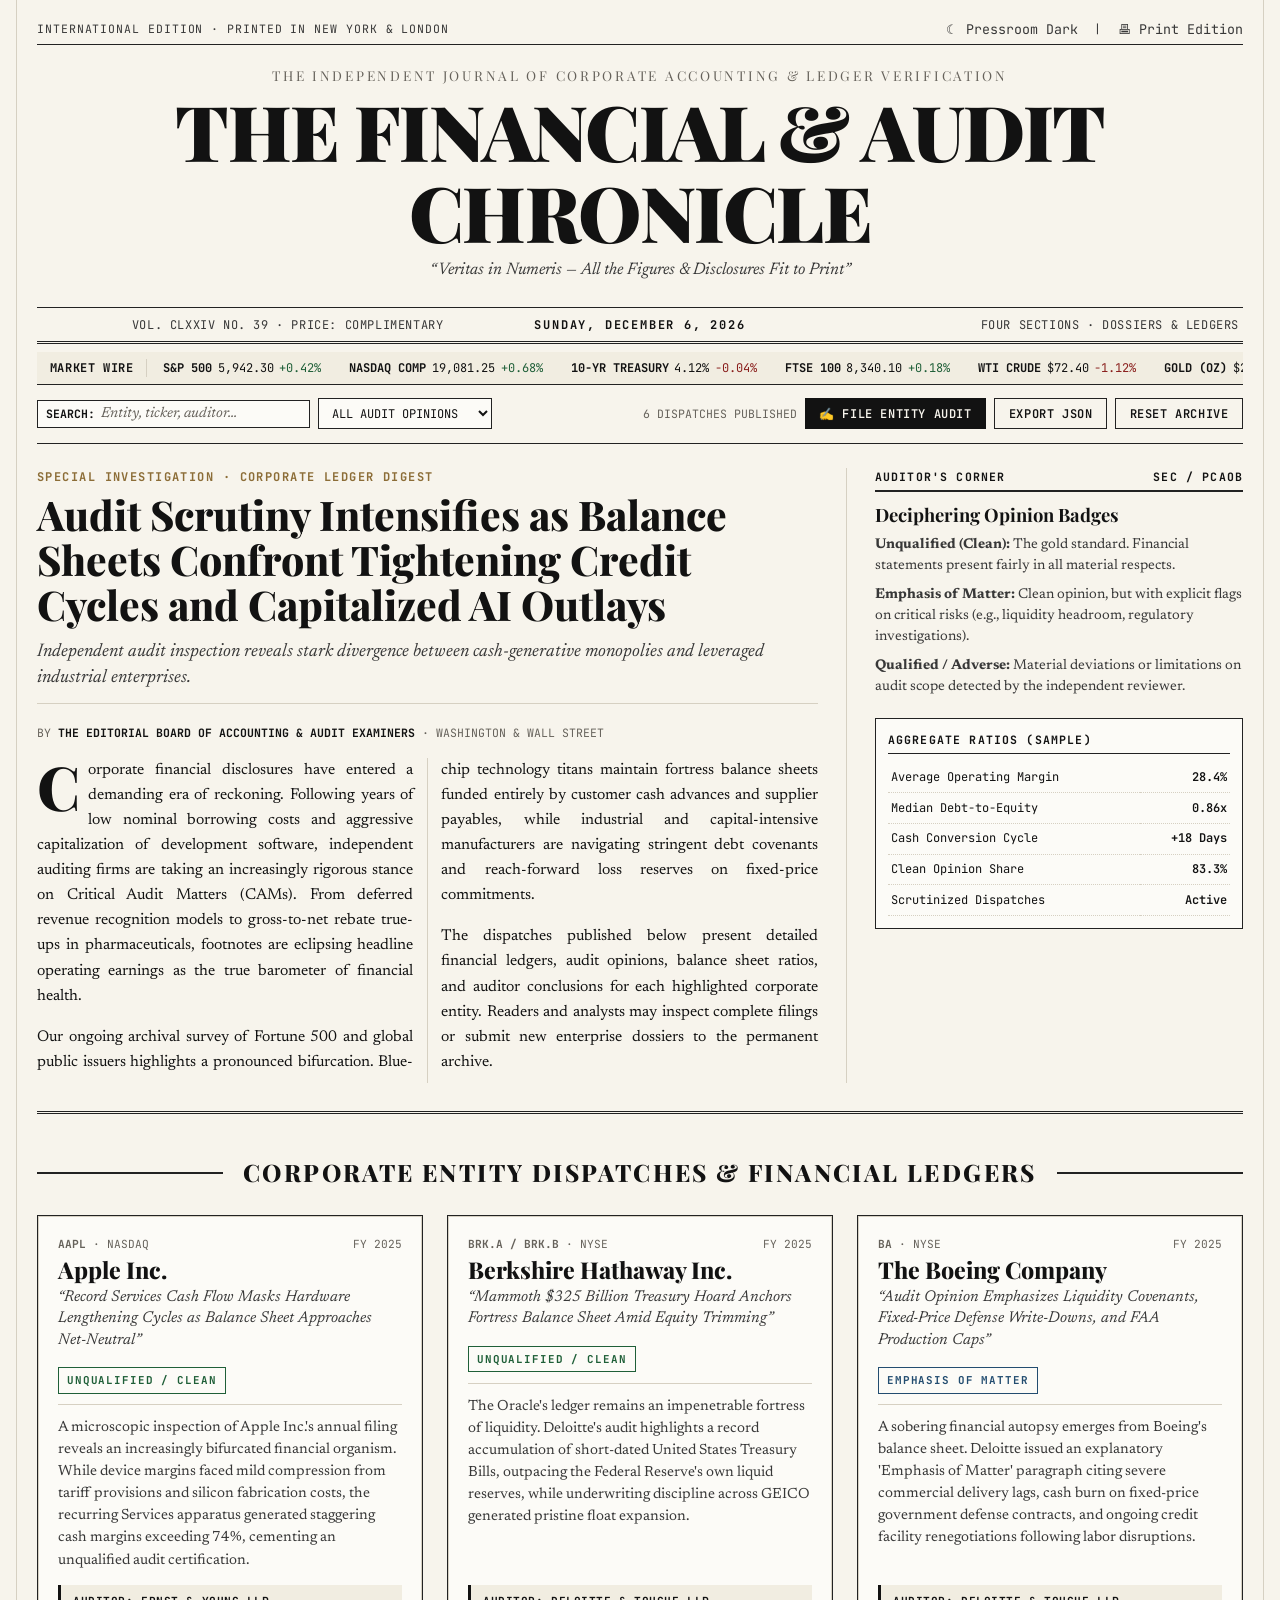
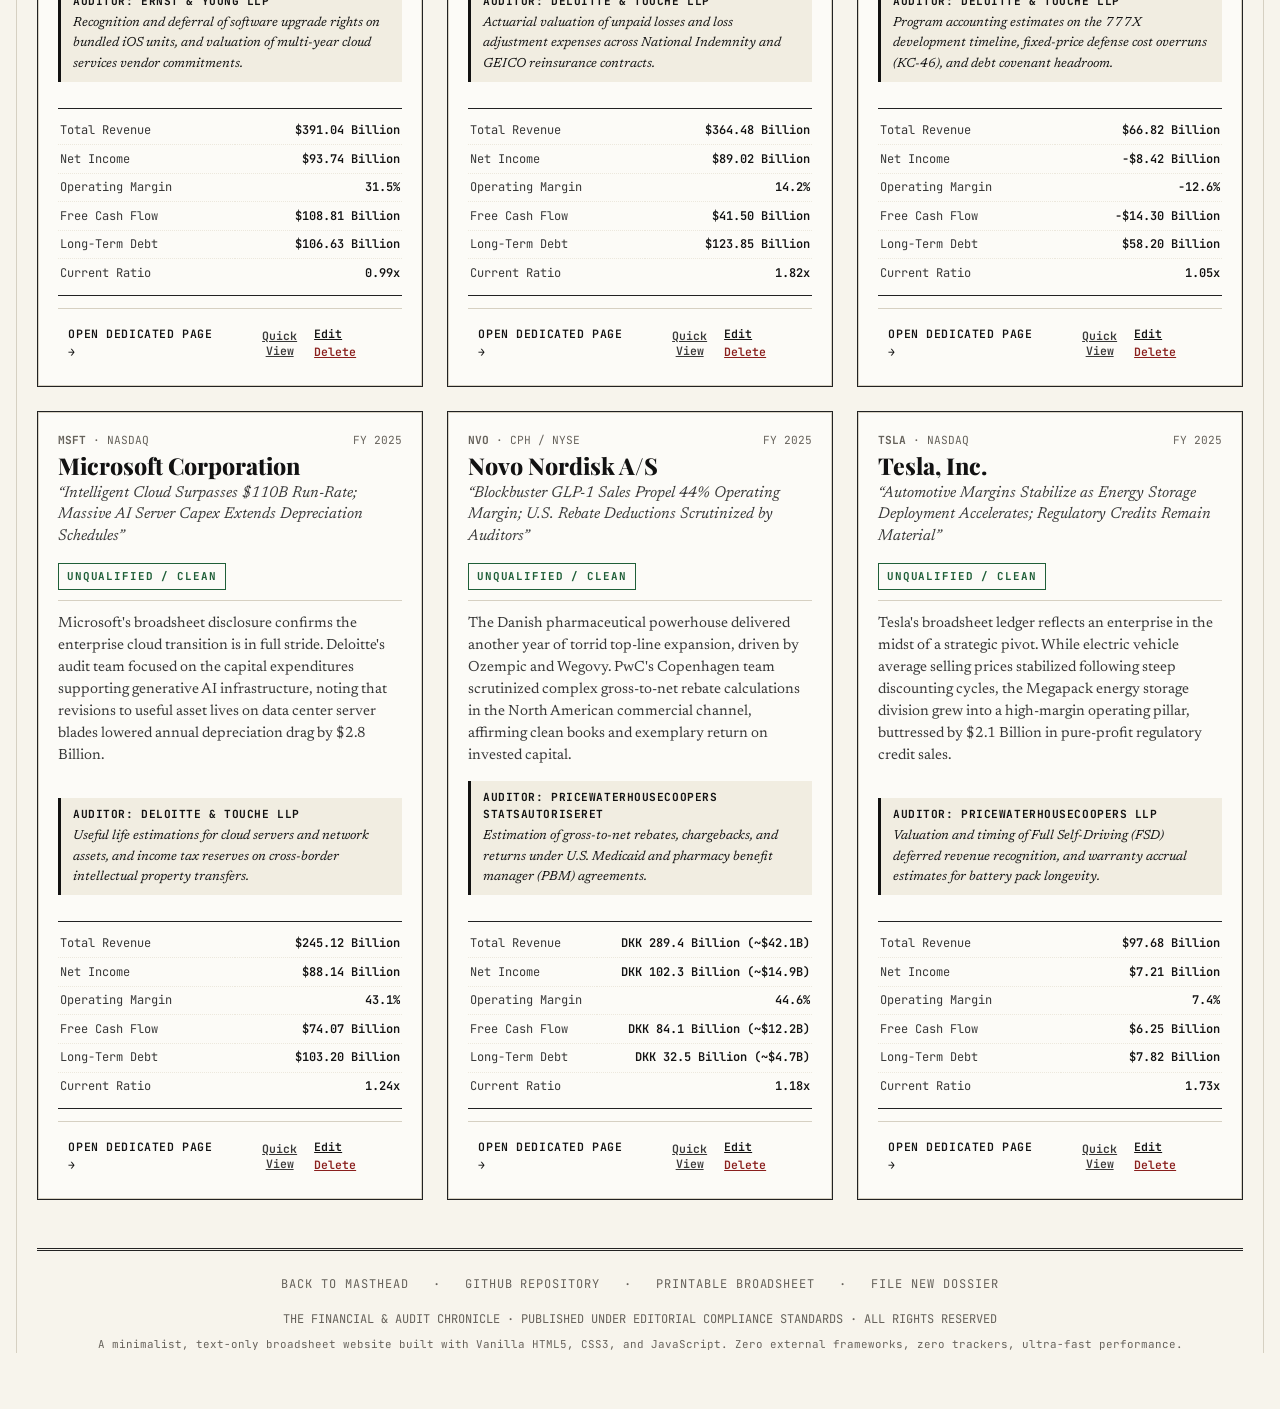
==== commit 3f1e81dc: "feat: multi-page blog architecture with dedicated pages for each entity card and markdown authoring" ====
--- a/index.html
+++ b/index.html
@@ -305,6 +305,7 @@
         </div>
 
         <div class="form-actions">
+          <button type="button" id="btn-download-md" class="news-button secondary" title="Download this entity audit as a Markdown file for content/">Download Markdown (.md)</button>
           <button type="button" id="btn-cancel-dispatch" class="news-button secondary">Cancel</button>
           <button type="submit" class="news-button">Publish Dispatch to Gazette</button>
         </div>
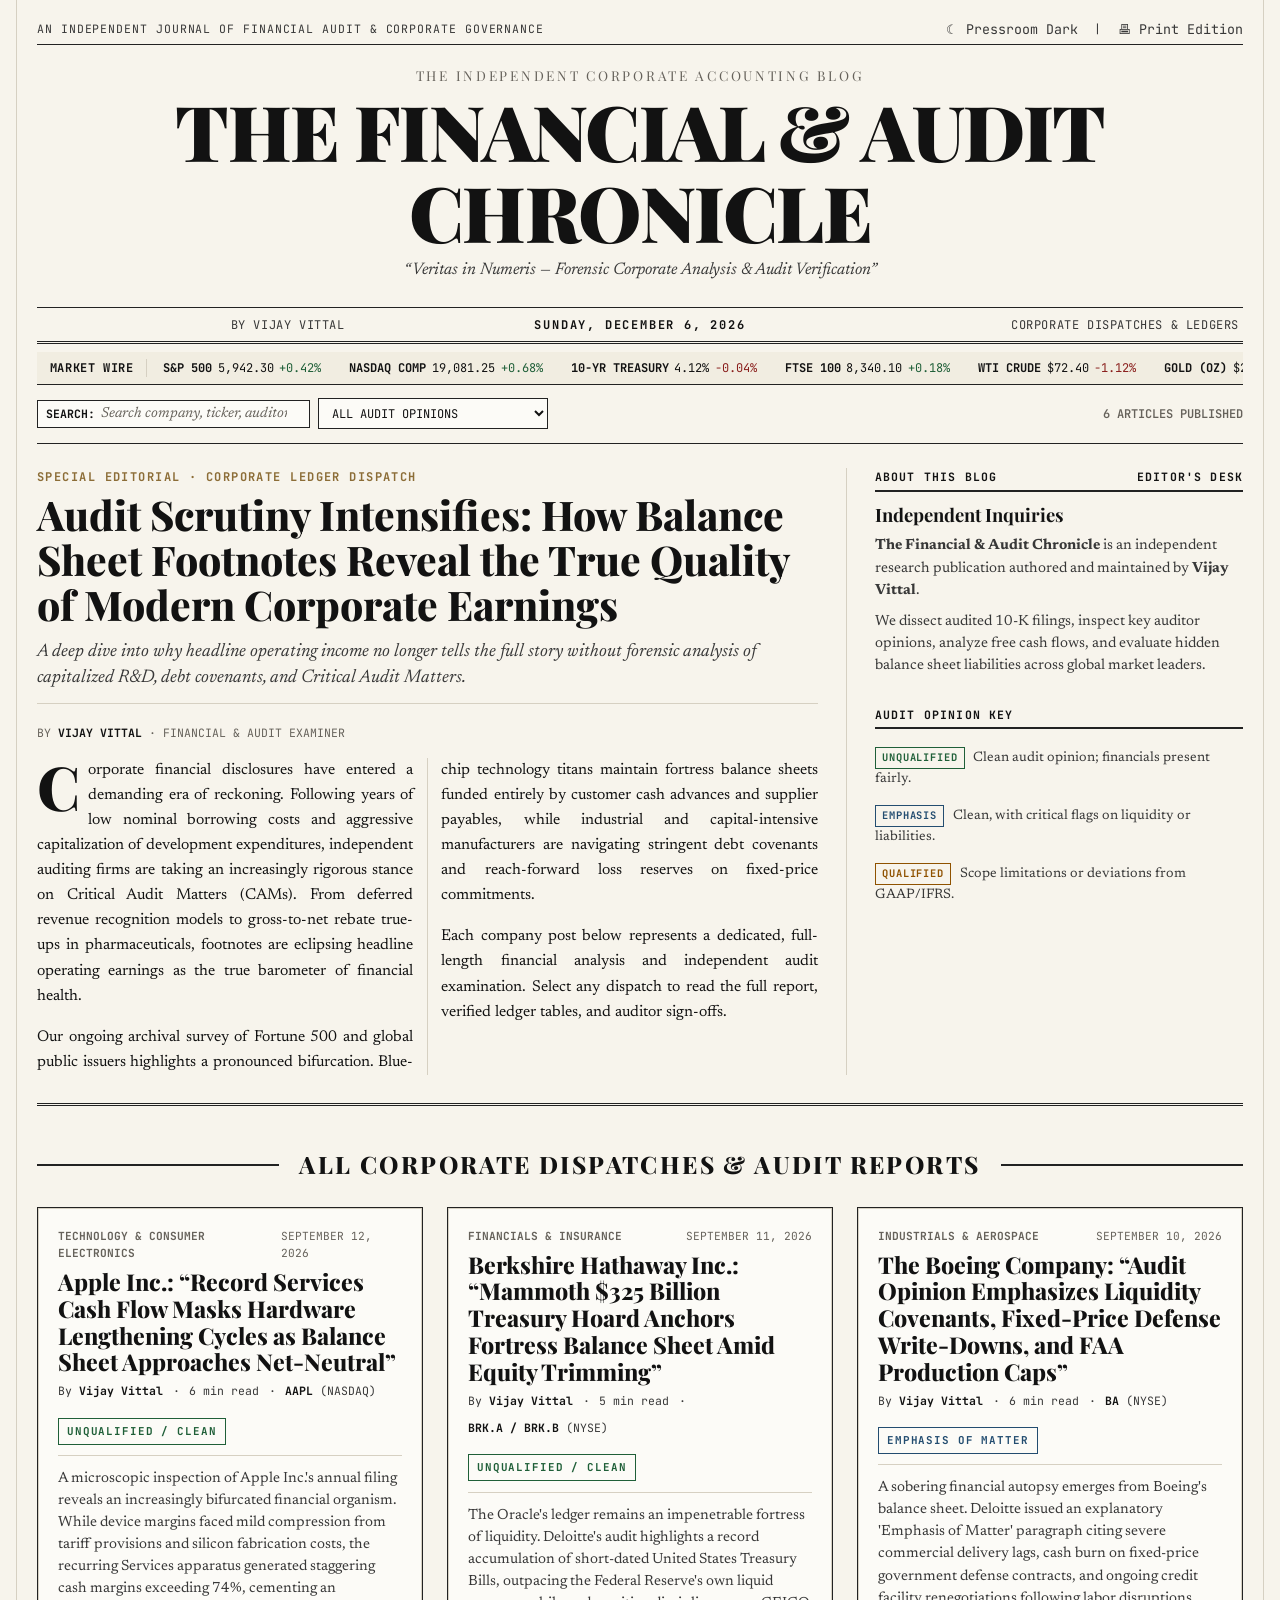
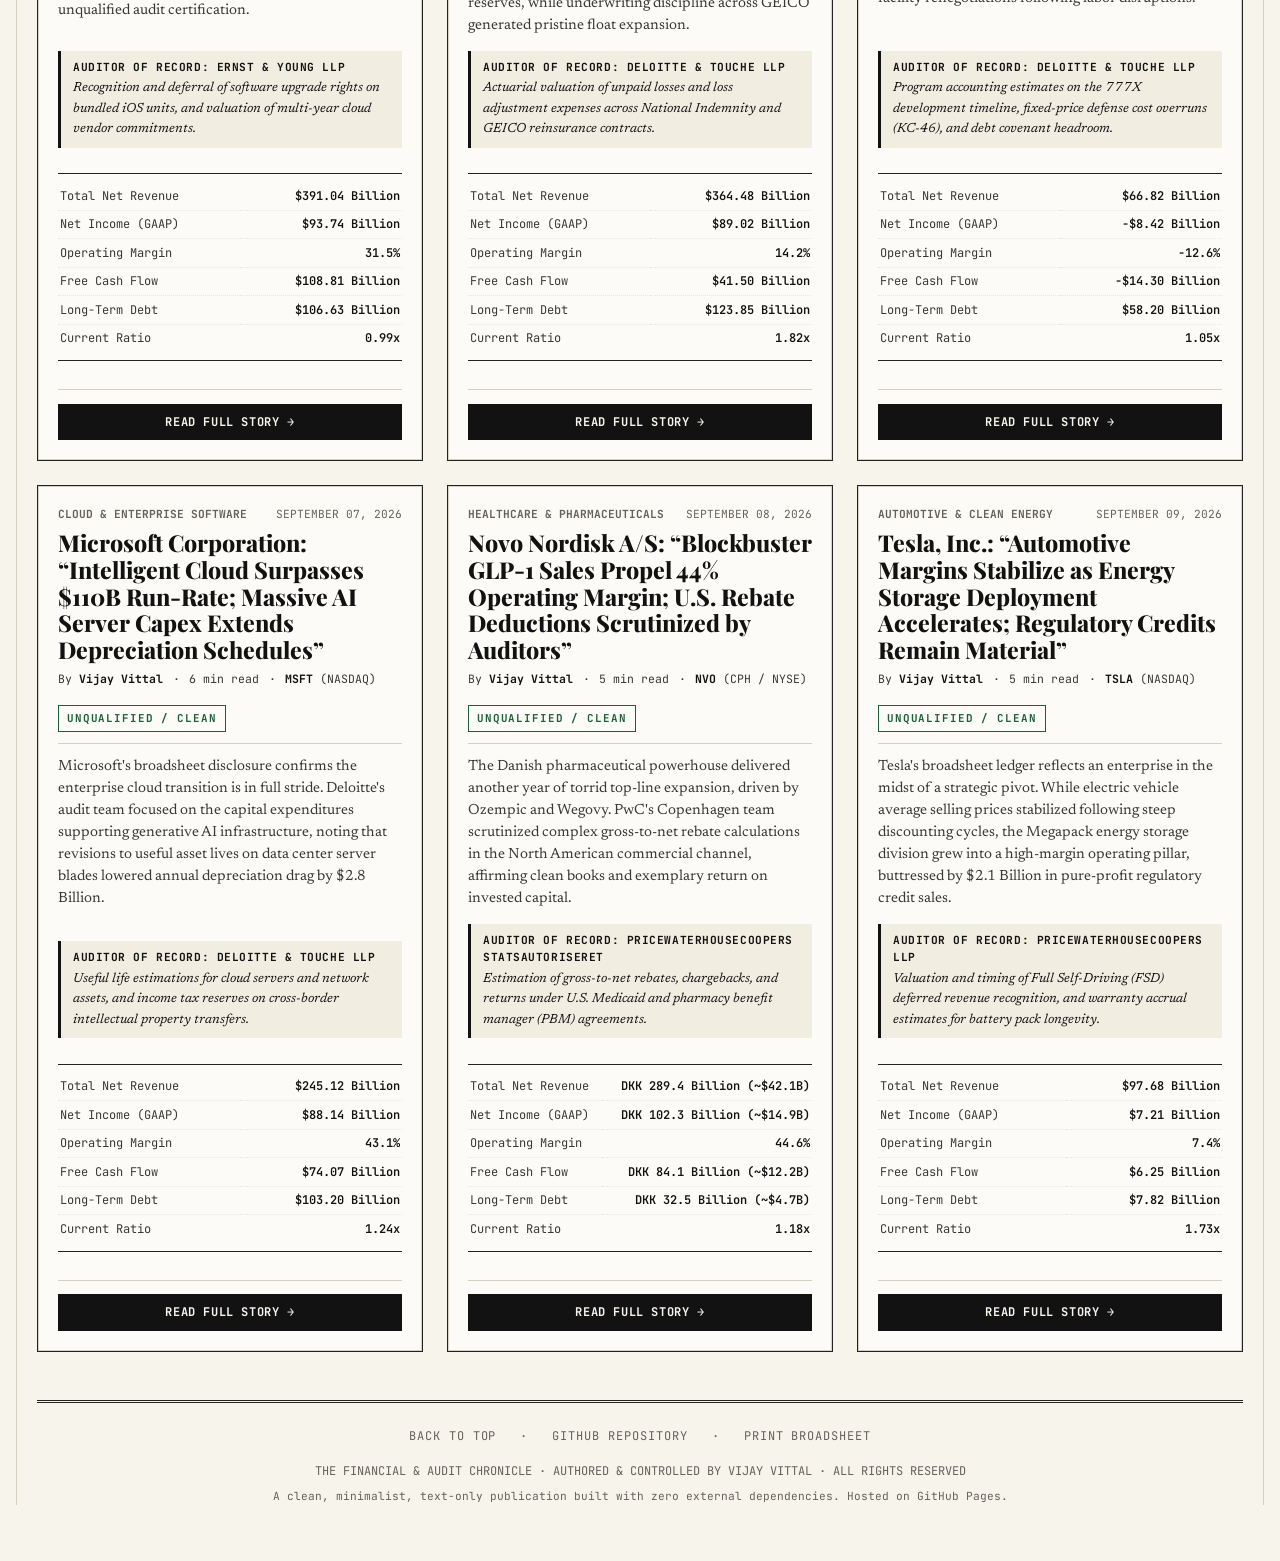
==== commit 334b20ea: "feat: transform to Medium-style newspaper blog with dedicated pages, remove all popups, edit/delete " ====
--- a/index.html
+++ b/index.html
@@ -3,19 +3,42 @@
 <head>
   <meta charset="UTF-8">
   <meta name="viewport" content="width=device-width, initial-scale=1.0">
-  <title>The Financial & Audit Chronicle — Corporate Financial Dossiers</title>
-  <meta name="description" content="A minimalist, broadsheet-style newspaper dedicated to independent financial reviews and audit dossiers of major global entities.">
-  <meta name="keywords" content="financial audit, corporate accounting, balance sheet, 10-K analysis, broadsheet newspaper, auditor opinions">
+  <title>The Financial & Audit Chronicle — Corporate Financial Analysis & Audit Reviews</title>
+  <meta name="description" content="An independent broadsheet blog by Vijay Vittal dedicated to corporate financial statements analysis, balance sheet audits, and 10-K disclosures.">
+  <meta name="keywords" content="financial blog, corporate audit, balance sheet analysis, 10-K, accounting investigation, broadsheet newspaper">
   <link rel="stylesheet" href="css/newspaper.css">
+  <style>
+    .blog-card-link {
+      color: inherit;
+      text-decoration: none;
+      display: block;
+    }
+    .blog-card-link:hover .entity-name {
+      text-decoration: underline;
+    }
+    .author-byline-bar {
+      display: flex;
+      flex-wrap: wrap;
+      align-items: center;
+      gap: 0.6rem;
+      font-family: var(--font-mono);
+      font-size: 0.72rem;
+      color: var(--ink-secondary);
+      margin: 0.35rem 0 0.6rem 0;
+    }
+    .author-byline-bar strong {
+      color: var(--ink-primary);
+    }
+  </style>
 </head>
 <body>
 
   <div class="broadsheet-wrapper">
 
-    <!-- Top Masthead Metadata -->
+    <!-- Top Masthead Header -->
     <header class="masthead">
       <div class="masthead-topbar">
-        <div>INTERNATIONAL EDITION · PRINTED IN NEW YORK &amp; LONDON</div>
+        <div>AN INDEPENDENT JOURNAL OF FINANCIAL AUDIT &amp; CORPORATE GOVERNANCE</div>
         <div style="display: flex; gap: 1rem; align-items: center;">
           <button id="theme-toggle" type="button">☾ Pressroom Dark</button>
           <span>|</span>
@@ -24,20 +47,20 @@
       </div>
 
       <div class="masthead-title-container">
-        <div class="masthead-edition">The Independent Journal of Corporate Accounting &amp; Ledger Verification</div>
+        <div class="masthead-edition">The Independent Corporate Accounting Blog</div>
         <h1 class="masthead-title">The Financial &amp; Audit Chronicle</h1>
-        <div class="masthead-motto">“Veritas in Numeris — All the Figures &amp; Disclosures Fit to Print”</div>
+        <div class="masthead-motto">“Veritas in Numeris — Forensic Corporate Analysis &amp; Audit Verification”</div>
       </div>
 
       <div class="masthead-subbar">
-        <div class="col-left">VOL. CLXXIV NO. 39 · PRICE: COMPLIMENTARY</div>
+        <div class="col-left">BY VIJAY VITTAL</div>
         <div class="col-center" id="newspaper-date">FRIDAY, SEPTEMBER 12, 2026</div>
-        <div class="col-right">FOUR SECTIONS · DOSSIERS &amp; LEDGERS</div>
+        <div class="col-right">CORPORATE DISPATCHES &amp; LEDGERS</div>
       </div>
     </header>
 
-    <!-- Financial Market & Ledger Ticker -->
-    <div class="ticker-bar" aria-label="Financial Market Indices">
+    <!-- Market Wire Ticker -->
+    <div class="ticker-bar" aria-label="Market Wire">
       <div class="ticker-label">MARKET WIRE</div>
       <div class="ticker-scroll">
         <span class="ticker-item"><strong>S&amp;P 500</strong> 5,942.30 <span class="val-pos">+0.42%</span></span>
@@ -48,281 +71,120 @@
         <span class="ticker-item"><strong>GOLD (OZ)</strong> $2,735.80 <span class="val-pos">+0.55%</span></span>
         <span class="ticker-item"><strong>VIX VOLATILITY</strong> 14.20 <span class="val-neg">-3.20%</span></span>
         <span class="ticker-item"><strong>AUDIT RISK INDEX</strong> 102.4 <span class="val-pos">+0.10%</span></span>
-        <!-- Duplicated for seamless loop -->
+        <!-- Loop duplicate -->
         <span class="ticker-item"><strong>S&amp;P 500</strong> 5,942.30 <span class="val-pos">+0.42%</span></span>
         <span class="ticker-item"><strong>NASDAQ COMP</strong> 19,081.25 <span class="val-pos">+0.68%</span></span>
         <span class="ticker-item"><strong>10-YR TREASURY</strong> 4.12% <span class="val-neg">-0.04%</span></span>
       </div>
     </div>
 
-    <!-- Editorial Control Bar / Filter & Dispatch Actions -->
+    <!-- Blog Search & Filter Toolbar -->
     <div class="editorial-toolbar">
       <div class="toolbar-group">
         <div class="search-box">
           <label for="search-input" style="font-family: var(--font-mono); font-size: 0.72rem; margin-right: 0.35rem; font-weight: 700;">SEARCH:</label>
-          <input type="search" id="search-input" placeholder="Entity, ticker, auditor..." autocomplete="off">
+          <input type="search" id="search-input" placeholder="Search company, ticker, auditor..." autocomplete="off">
         </div>
 
         <select id="opinion-filter" class="filter-select" aria-label="Filter by Audit Opinion">
           <option value="ALL">All Audit Opinions</option>
-          <option value="Unqualified">Unqualified (Clean)</option>
+          <option value="Unqualified">Unqualified / Clean Opinion</option>
           <option value="Emphasis of Matter">Emphasis of Matter</option>
-          <option value="Qualified">Qualified</option>
-          <option value="Adverse">Adverse</option>
+          <option value="Qualified">Qualified Opinion</option>
+          <option value="Adverse">Adverse Opinion</option>
         </select>
       </div>
 
       <div class="toolbar-group">
-        <span id="entity-count" style="font-family: var(--font-mono); font-size: 0.72rem; color: var(--ink-muted); text-transform: uppercase;">
-          6 Dispatches Published
+        <span id="entity-count" style="font-family: var(--font-mono); font-size: 0.75rem; color: var(--ink-muted); text-transform: uppercase; font-weight: 600;">
+          6 Articles Published
         </span>
-        <button id="btn-new-dispatch" class="news-button" type="button">
-          ✍ File Entity Audit
-        </button>
-        <button id="btn-export" class="news-button secondary" type="button" title="Download data as JSON">
-          Export JSON
-        </button>
-        <button id="btn-reset" class="news-button secondary" type="button" title="Restore default sample entries">
-          Reset Archive
-        </button>
       </div>
     </div>
 
-    <!-- Broadsheet Lead Section / Editorial Dispatch -->
+    <!-- Editorial Lead Story -->
     <section class="front-page-lead">
       <div class="lead-article">
-        <div class="kicker">SPECIAL INVESTIGATION · CORPORATE LEDGER DIGEST</div>
-        <h2 class="lead-headline">Audit Scrutiny Intensifies as Balance Sheets Confront Tightening Credit Cycles and Capitalized AI Outlays</h2>
-        <div class="lead-deck">Independent audit inspection reveals stark divergence between cash-generative monopolies and leveraged industrial enterprises.</div>
-        <div class="byline">BY <strong>THE EDITORIAL BOARD OF ACCOUNTING &amp; AUDIT EXAMINERS</strong> · WASHINGTON &amp; WALL STREET</div>
+        <div class="kicker">SPECIAL EDITORIAL · CORPORATE LEDGER DISPATCH</div>
+        <h2 class="lead-headline">
+          <a href="dossiers/apple.html" style="color: inherit; text-decoration: none;">
+            Audit Scrutiny Intensifies: How Balance Sheet Footnotes Reveal the True Quality of Modern Corporate Earnings
+          </a>
+        </h2>
+        <div class="lead-deck">A deep dive into why headline operating income no longer tells the full story without forensic analysis of capitalized R&amp;D, debt covenants, and Critical Audit Matters.</div>
+        <div class="byline">BY <strong>VIJAY VITTAL</strong> · FINANCIAL &amp; AUDIT EXAMINER</div>
         
         <div class="lead-columns">
-          <p class="lead-para">Corporate financial disclosures have entered a demanding era of reckoning. Following years of low nominal borrowing costs and aggressive capitalization of development software, independent auditing firms are taking an increasingly rigorous stance on Critical Audit Matters (CAMs). From deferred revenue recognition models to gross-to-net rebate true-ups in pharmaceuticals, footnotes are eclipsing headline operating earnings as the true barometer of financial health.</p>
+          <p class="lead-para">Corporate financial disclosures have entered a demanding era of reckoning. Following years of low nominal borrowing costs and aggressive capitalization of development expenditures, independent auditing firms are taking an increasingly rigorous stance on Critical Audit Matters (CAMs). From deferred revenue recognition models to gross-to-net rebate true-ups in pharmaceuticals, footnotes are eclipsing headline operating earnings as the true barometer of financial health.</p>
           <p>Our ongoing archival survey of Fortune 500 and global public issuers highlights a pronounced bifurcation. Blue-chip technology titans maintain fortress balance sheets funded entirely by customer cash advances and supplier payables, while industrial and capital-intensive manufacturers are navigating stringent debt covenants and reach-forward loss reserves on fixed-price commitments.</p>
-          <p>The dispatches published below present detailed financial ledgers, audit opinions, balance sheet ratios, and auditor conclusions for each highlighted corporate entity. Readers and analysts may inspect complete filings or submit new enterprise dossiers to the permanent archive.</p>
+          <p>Each company post below represents a dedicated, full-length financial analysis and independent audit examination. Select any dispatch to read the full report, verified ledger tables, and auditor sign-offs.</p>
         </div>
       </div>
 
       <aside class="editorial-column">
         <div>
           <div class="section-tag">
-            <span>AUDITOR'S CORNER</span>
-            <span>SEC / PCAOB</span>
+            <span>ABOUT THIS BLOG</span>
+            <span>EDITOR'S DESK</span>
           </div>
           <div class="opinion-digest">
-            <h4>Deciphering Opinion Badges</h4>
-            <p style="margin-bottom: 0.5rem;">
-              <strong>Unqualified (Clean):</strong> The gold standard. Financial statements present fairly in all material respects.
+            <h4 style="font-family: var(--font-headline); font-size: 1.15rem; margin-bottom: 0.4rem;">Independent Inquiries</h4>
+            <p style="margin-bottom: 0.6rem; font-size: 0.92rem;">
+              <strong>The Financial &amp; Audit Chronicle</strong> is an independent research publication authored and maintained by <strong>Vijay Vittal</strong>.
             </p>
-            <p style="margin-bottom: 0.5rem;">
-              <strong>Emphasis of Matter:</strong> Clean opinion, but with explicit flags on critical risks (e.g., liquidity headroom, regulatory investigations).
-            </p>
-            <p>
-              <strong>Qualified / Adverse:</strong> Material deviations or limitations on audit scope detected by the independent reviewer.
+            <p style="font-size: 0.92rem;">
+              We dissect audited 10-K filings, inspect key auditor opinions, analyze free cash flows, and evaluate hidden balance sheet liabilities across global market leaders.
             </p>
           </div>
         </div>
 
-        <div class="stats-card">
-          <div class="section-tag" style="border-bottom: 1px solid var(--rule-color); margin-bottom: 0.5rem;">
-            <span>AGGREGATE RATIOS (SAMPLE)</span>
+        <div>
+          <div class="section-tag" style="margin-top: 0.5rem;">
+            <span>AUDIT OPINION KEY</span>
           </div>
-          <table>
-            <tbody>
-              <tr>
-                <td>Average Operating Margin</td>
-                <td>28.4%</td>
-              </tr>
-              <tr>
-                <td>Median Debt-to-Equity</td>
-                <td>0.86x</td>
-              </tr>
-              <tr>
-                <td>Cash Conversion Cycle</td>
-                <td>+18 Days</td>
-              </tr>
-              <tr>
-                <td>Clean Opinion Share</td>
-                <td>83.3%</td>
-              </tr>
-              <tr>
-                <td>Scrutinized Dispatches</td>
-                <td>Active</td>
-              </tr>
-            </tbody>
-          </table>
+          <div style="font-size: 0.85rem; line-height: 1.5; color: var(--ink-secondary);">
+            <div style="margin-bottom: 0.45rem;">
+              <span class="audit-badge badge-unqualified" style="font-size: 0.65rem; padding: 0.15rem 0.4rem;">Unqualified</span>
+              <span style="margin-left: 0.35rem;">Clean audit opinion; financials present fairly.</span>
+            </div>
+            <div style="margin-bottom: 0.45rem;">
+              <span class="audit-badge badge-emphasis" style="font-size: 0.65rem; padding: 0.15rem 0.4rem;">Emphasis</span>
+              <span style="margin-left: 0.35rem;">Clean, with critical flags on liquidity or liabilities.</span>
+            </div>
+            <div>
+              <span class="audit-badge badge-qualified" style="font-size: 0.65rem; padding: 0.15rem 0.4rem;">Qualified</span>
+              <span style="margin-left: 0.35rem;">Scope limitations or deviations from GAAP/IFRS.</span>
+            </div>
+          </div>
         </div>
       </aside>
     </section>
 
-    <!-- SECTION TITLE: ENTITY CARDS -->
+    <!-- SECTION TITLE -->
     <div class="section-masthead">
-      <h2>Corporate Entity Dispatches &amp; Financial Ledgers</h2>
+      <h2>All Corporate Dispatches &amp; Audit Reports</h2>
     </div>
 
-    <!-- MAIN ENTITY CARDS GRID -->
-    <main id="entities-grid" class="entities-grid" aria-label="Corporate Entity Cards">
-      <!-- Injected dynamically by app.js -->
+    <!-- ARTICLES GRID -->
+    <main id="entities-grid" class="entities-grid" aria-label="Corporate Blog Posts">
+      <!-- Injected dynamically by app.js from data.js -->
     </main>
 
     <!-- Broadsheet Footer -->
     <footer class="broadsheet-footer">
       <div class="footer-nav">
-        <a href="#top">Back to Masthead</a>
+        <a href="#top">Back to Top</a>
         <span>·</span>
         <a href="https://github.com/gitmaster-max/financial-gazette" target="_blank" rel="noopener">GitHub Repository</a>
         <span>·</span>
-        <a href="javascript:void(0)" onclick="window.print()">Printable Broadsheet</a>
-        <span>·</span>
-        <a href="javascript:void(0)" onclick="document.getElementById('btn-new-dispatch').click()">File New Dossier</a>
+        <a href="javascript:void(0)" onclick="window.print()">Print Broadsheet</a>
       </div>
-      <p>THE FINANCIAL &amp; AUDIT CHRONICLE · PUBLISHED UNDER EDITORIAL COMPLIANCE STANDARDS · ALL RIGHTS RESERVED</p>
-      <p style="font-size: 0.68rem; color: var(--ink-muted);">
-        A minimalist, text-only broadsheet website built with Vanilla HTML5, CSS3, and JavaScript. Zero external frameworks, zero trackers, ultra-fast performance.
+      <p>THE FINANCIAL &amp; AUDIT CHRONICLE · AUTHORED &amp; CONTROLLED BY VIJAY VITTAL · ALL RIGHTS RESERVED</p>
+      <p style="font-size: 0.7rem; color: var(--ink-muted);">
+        A clean, minimalist, text-only publication built with zero external dependencies. Hosted on GitHub Pages.
       </p>
     </footer>
 
-  </div>
-
-  <!-- MODAL: FILE / EDIT CORPORATE AUDIT DISPATCH -->
-  <div id="dispatch-modal" class="modal-overlay" role="dialog" aria-modal="true" aria-labelledby="dispatch-modal-title">
-    <div class="modal-content">
-      <div class="modal-header">
-        <div>
-          <h3 id="dispatch-modal-title" class="modal-title">File New Corporate Audit Dispatch</h3>
-          <div class="modal-subtitle">Publish a company financial &amp; audit review into the gazette ledger</div>
-        </div>
-        <button id="close-dispatch-modal" class="modal-close" type="button" aria-label="Close modal">&times;</button>
-      </div>
-
-      <form id="dispatch-form">
-        <input type="hidden" id="form-mode" value="create">
-        <input type="hidden" id="edit-id" value="">
-
-        <div class="form-grid">
-          <div class="form-group">
-            <label for="input-name">Entity / Company Name *</label>
-            <input type="text" id="input-name" required placeholder="e.g. Alphabet Inc.">
-          </div>
-
-          <div class="form-group">
-            <label for="input-ticker">Ticker &amp; Exchange *</label>
-            <input type="text" id="input-ticker" required placeholder="e.g. GOOGL (NASDAQ)">
-          </div>
-
-          <div class="form-group">
-            <label for="input-exchange">Exchange / Market</label>
-            <input type="text" id="input-exchange" placeholder="e.g. NASDAQ / NYSE / LSE">
-          </div>
-
-          <div class="form-group">
-            <label for="input-sector">Industry Sector</label>
-            <input type="text" id="input-sector" placeholder="e.g. Internet Technology &amp; Search">
-          </div>
-
-          <div class="form-group">
-            <label for="input-dateline">Dateline Location</label>
-            <input type="text" id="input-dateline" placeholder="e.g. MOUNTAIN VIEW, CALIF.">
-          </div>
-
-          <div class="form-group">
-            <label for="input-fiscal-year">Fiscal Year / Period</label>
-            <input type="text" id="input-fiscal-year" placeholder="e.g. FY 2025">
-          </div>
-
-          <div class="form-group">
-            <label for="input-auditor">Independent Auditor Firm</label>
-            <input type="text" id="input-auditor" placeholder="e.g. Ernst &amp; Young LLP">
-          </div>
-
-          <div class="form-group">
-            <label for="input-opinion">Auditor Opinion *</label>
-            <select id="input-opinion" required>
-              <option value="Unqualified / Clean">Unqualified / Clean Opinion</option>
-              <option value="Emphasis of Matter">Emphasis of Matter</option>
-              <option value="Qualified">Qualified Opinion</option>
-              <option value="Adverse">Adverse Opinion</option>
-            </select>
-          </div>
-
-          <div class="form-group form-full">
-            <label for="input-headline">Editorial Headline *</label>
-            <input type="text" id="input-headline" required placeholder="e.g. Cloud Operating Profit Surge Masks Ongoing Antitrust Litigation Reserves">
-          </div>
-
-          <div class="form-group form-full">
-            <label for="input-lead">Editorial Lead Paragraph *</label>
-            <textarea id="input-lead" required placeholder="Opening broadsheet summary of the company's financial status, operating trends, and audit findings..."></textarea>
-          </div>
-
-          <!-- FINANCIAL LEDGER HIGHLIGHTS -->
-          <div class="form-full">
-            <fieldset class="form-fieldset">
-              <legend>Verified Financial Ledger Figures</legend>
-              <div class="form-grid" style="margin-top: 0.5rem;">
-                <div class="form-group">
-                  <label for="input-rev">Total Net Revenue</label>
-                  <input type="text" id="input-rev" placeholder="e.g. $307.4 Billion">
-                </div>
-                <div class="form-group">
-                  <label for="input-net-income">Net Income (GAAP)</label>
-                  <input type="text" id="input-net-income" placeholder="e.g. $73.8 Billion">
-                </div>
-                <div class="form-group">
-                  <label for="input-op-margin">Operating Margin (%)</label>
-                  <input type="text" id="input-op-margin" placeholder="e.g. 29.5%">
-                </div>
-                <div class="form-group">
-                  <label for="input-fcf">Free Cash Flow</label>
-                  <input type="text" id="input-fcf" placeholder="e.g. $69.5 Billion">
-                </div>
-                <div class="form-group">
-                  <label for="input-debt">Long-Term Debt</label>
-                  <input type="text" id="input-debt" placeholder="e.g. $28.1 Billion">
-                </div>
-                <div class="form-group">
-                  <label for="input-current-ratio">Current Ratio</label>
-                  <input type="text" id="input-current-ratio" placeholder="e.g. 2.15x">
-                </div>
-              </div>
-            </fieldset>
-          </div>
-
-          <div class="form-group form-full">
-            <label for="input-audit-focus">Key Audit Focus / KAM (Summary Box)</label>
-            <input type="text" id="input-audit-focus" placeholder="e.g. Key Audit Matter: Amortization of data center equipment lives and contingent regulatory penalties.">
-          </div>
-
-          <div class="form-group form-full">
-            <label for="input-full-notes">In-Depth Audit Notes &amp; Disclosures (Markdown Supported)</label>
-            <textarea id="input-full-notes" style="min-height: 140px;" placeholder="Write detailed notes for the full dossier reader. Use '### Section Title' for subheaders..."></textarea>
-          </div>
-
-          <div class="form-group form-full">
-            <label for="input-auditor-conclusion">Auditor Engagement Sign-Off Statement</label>
-            <input type="text" id="input-auditor-conclusion" placeholder="e.g. In our opinion, the consolidated financial statements present fairly, in all material respects...">
-          </div>
-        </div>
-
-        <div class="form-actions">
-          <button type="button" id="btn-download-md" class="news-button secondary" title="Download this entity audit as a Markdown file for content/">Download Markdown (.md)</button>
-          <button type="button" id="btn-cancel-dispatch" class="news-button secondary">Cancel</button>
-          <button type="submit" class="news-button">Publish Dispatch to Gazette</button>
-        </div>
-      </form>
-    </div>
-  </div>
-
-  <!-- MODAL: FULL DOSSIER READER -->
-  <div id="dossier-modal" class="modal-overlay" role="dialog" aria-modal="true" aria-labelledby="dossier-headline">
-    <div class="modal-content">
-      <div class="modal-header" style="border-bottom: none; margin-bottom: 0.5rem; justify-content: flex-end;">
-        <button id="close-dossier-modal" class="modal-close" type="button" aria-label="Close dossier">&times;</button>
-      </div>
-      <div id="dossier-content">
-        <!-- Injected dynamically by app.js -->
-      </div>
-    </div>
   </div>
 
   <!-- SCRIPTS -->
--- a/css/newspaper.css
+++ b/css/newspaper.css
@@ -663,193 +663,21 @@
 
 .card-actions {
   display: flex;
-  justify-content: space-between;
+  justify-content: flex-start;
   align-items: center;
   border-top: 1px solid var(--rule-light);
-  padding-top: 0.65rem;
+  padding-top: 0.75rem;
   margin-top: auto;
   font-family: var(--font-mono);
-  font-size: 0.72rem;
-}
-
-.card-actions a, .card-actions button {
-  background: none;
-  border: none;
-  color: var(--ink-primary);
-  text-decoration: underline;
-  cursor: pointer;
-  font-family: inherit;
-  font-size: inherit;
-  font-weight: 600;
-}
-
-.card-actions a:hover, .card-actions button:hover {
-  color: var(--accent-gold);
-}
-
-/* Modal Dialogs (Compose Dispatch & Dossier Reader) */
-.modal-overlay {
-  position: fixed;
-  top: 0;
-  left: 0;
-  right: 0;
-  bottom: 0;
-  background-color: rgba(18, 18, 18, 0.75);
-  backdrop-filter: blur(2px);
-  display: flex;
-  align-items: center;
-  justify-content: center;
-  padding: 1.5rem;
-  z-index: 1000;
-  opacity: 0;
-  visibility: hidden;
-  transition: opacity 0.2s ease, visibility 0.2s ease;
-}
-
-.modal-overlay.active {
-  opacity: 1;
-  visibility: visible;
-}
-
-.modal-content {
-  background-color: var(--paper-bg);
-  border: var(--border-double);
-  width: 100%;
-  max-width: 860px;
-  max-height: 90vh;
-  overflow-y: auto;
-  padding: 2rem;
-  box-shadow: 0 12px 36px rgba(0, 0, 0, 0.25);
-  position: relative;
-}
-
-.modal-header {
-  border-bottom: var(--border-heavy);
-  padding-bottom: 0.75rem;
-  margin-bottom: 1.25rem;
-  display: flex;
-  justify-content: space-between;
-  align-items: flex-start;
-}
-
-.modal-title {
-  font-family: var(--font-headline);
-  font-size: 1.75rem;
-  font-weight: 800;
-  text-transform: uppercase;
-  letter-spacing: -0.01em;
-}
-
-.modal-subtitle {
-  font-family: var(--font-mono);
-  font-size: 0.75rem;
-  color: var(--ink-muted);
-  text-transform: uppercase;
-  letter-spacing: 0.08em;
-  margin-top: 0.25rem;
-}
-
-.modal-close {
-  background: none;
-  border: var(--border-thin);
-  font-family: var(--font-mono);
-  font-size: 1rem;
-  line-height: 1;
-  width: 2rem;
-  height: 2rem;
-  cursor: pointer;
-  color: var(--ink-primary);
-  display: flex;
-  align-items: center;
-  justify-content: center;
-}
-
-.modal-close:hover {
-  background-color: var(--ink-primary);
-  color: var(--paper-bg);
-}
-
-/* Form Styles */
-.form-grid {
-  display: grid;
-  grid-template-columns: repeat(2, 1fr);
-  gap: 1rem;
-}
-
-@media (max-width: 650px) {
-  .form-grid {
-    grid-template-columns: 1fr;
-  }
-}
-
-.form-full {
-  grid-column: 1 / -1;
-}
-
-.form-group {
-  display: flex;
-  flex-direction: column;
-  gap: 0.3rem;
-}
-
-.form-group label {
-  font-family: var(--font-mono);
-  font-size: 0.72rem;
-  text-transform: uppercase;
-  letter-spacing: 0.05em;
-  font-weight: 600;
-  color: var(--ink-secondary);
-}
-
-.form-group input,
-.form-group select,
-.form-group textarea {
-  font-family: var(--font-body);
-  font-size: 0.95rem;
-  background-color: var(--paper-card);
-  border: var(--border-thin);
-  color: var(--ink-primary);
-  padding: 0.5rem;
-  outline: none;
-}
-
-.form-group input:focus,
-.form-group select:focus,
-.form-group textarea:focus {
-  border-color: var(--accent-gold);
-}
-
-.form-group textarea {
-  resize: vertical;
-  min-height: 90px;
-}
-
-.form-fieldset {
-  border: var(--border-thin);
-  padding: 1rem;
-  margin-top: 0.5rem;
-}
-
-.form-fieldset legend {
-  font-family: var(--font-mono);
-  font-size: 0.75rem;
+  font-size: 0.75rem;
+}
+
+.card-actions a {
+  text-decoration: none;
   font-weight: 700;
-  text-transform: uppercase;
-  letter-spacing: 0.08em;
-  padding: 0 0.5rem;
-  color: var(--ink-primary);
-}
-
-.form-actions {
-  display: flex;
-  justify-content: flex-end;
-  gap: 0.75rem;
-  margin-top: 1.5rem;
-  border-top: var(--border-thin);
-  padding-top: 1rem;
-}
-
-/* Full Dossier Reader Layout */
+}
+
+/* Full Dossier / Post Reader Layout */
 .dossier-masthead {
   border-bottom: var(--border-double);
   padding-bottom: 1rem;
